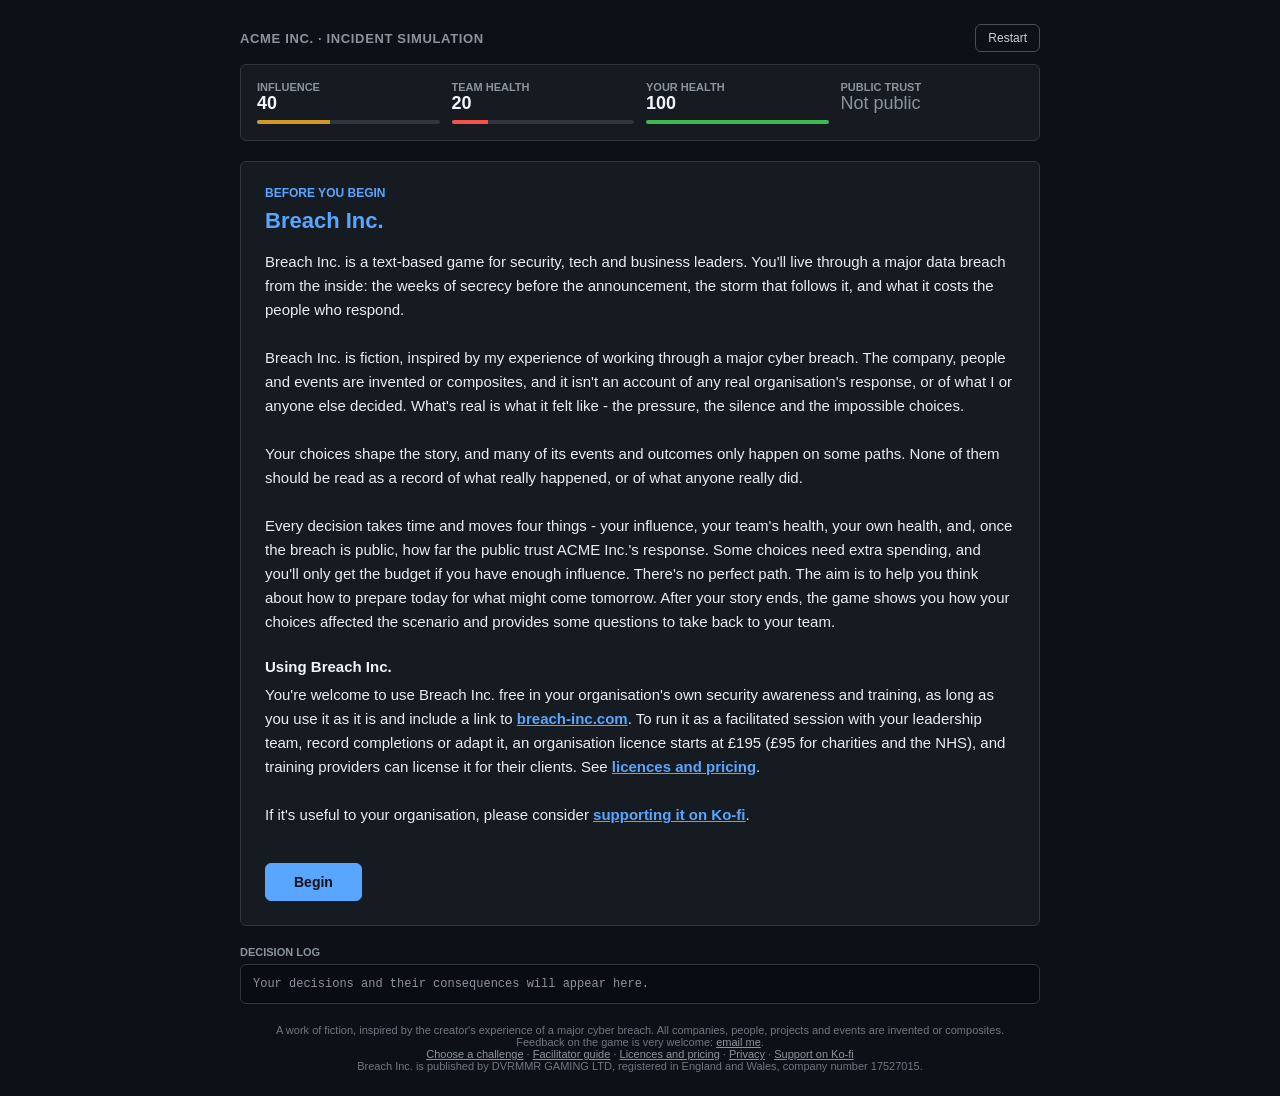
==== long-silence/index.html @ 1d762566 "Make the home page a choice of challenges, with The Long Silence in its own folder The Long Silence'" ====
<!DOCTYPE html>
<html lang="en">
<head>
  <meta charset="utf-8">
  <!-- The game's files are shared with the rest of the site, one level up. -->
  <base href="../">
  <meta name="viewport" content="width=device-width, initial-scale=1">
  <title>The Long Silence | Breach Inc.</title>
  <meta name="description" content="An interactive data breach simulation and security awareness exercise for security, tech and business leaders. Make the calls through a major breach response, then take the lessons back to your own team. Written by someone who&#39;s been there.">
  <!-- Link previews (LinkedIn, Teams, Slack, WhatsApp, X) -->
  <meta property="og:type" content="website">
  <meta property="og:site_name" content="Breach Inc.">
  <meta property="og:url" content="https://breach-inc.com/long-silence/">
  <meta property="og:title" content="Breach Inc.: a data breach simulation for leaders">
  <meta property="og:description" content="An interactive data breach simulation and security awareness exercise for security, tech and business leaders. Make the calls through a major breach response, then take the lessons back to your own team. Written by someone who&#39;s been there.">
  <meta property="og:image" content="https://breach-inc.com/art/preview.jpg?v=4">
  <meta property="og:image:width" content="1200">
  <meta property="og:image:height" content="630">
  <meta property="og:image:alt" content="A dim hotel corridor at night, with light spilling from under the door of room 1412.">
  <meta name="twitter:card" content="summary_large_image">
  <!-- Bump ?v= on every upload so browsers fetch the new files. -->
  <link rel="icon" type="image/svg+xml" href="art/favicon-03-lit-door.svg?v=3">
  <link rel="stylesheet" href="styles.css?v=16">
  <script src="story.js?v=27"></script>
  <script src="interludes.js?v=20"></script>
  <script src="game.js?v=25"></script>
</head>
<body>
  <div class="container">
    <header class="top">
      <div class="brand">ACME Inc. &middot; Incident Simulation</div>
      <button type="button" id="restart" class="link-btn">Restart</button>
    </header>
    <div id="hud" class="hud" aria-label="Status"></div>
    <!-- What crawlers, and anyone without JavaScript, see. The game replaces
         it as soon as it starts, so players never see it. -->
    <main id="main" class="card" tabindex="-1" aria-live="polite">
      <h1>Breach Inc.</h1>
      <p class="narrative">An interactive data breach simulation and security awareness exercise for security, tech and business leaders. You make the decisions through a fictional company's response to a major data breach: the weeks of secrecy before the announcement, the public fallout, and what it costs the people who respond. At the end, it shows how your choices played out, with lessons and questions to take back to your own organisation.</p>
      <p class="narrative">It runs in your browser, with no download, account, adverts or tracking. JavaScript needs to be switched on to play.</p>
    </main>
    <section aria-label="Decision log">
      <div class="stat-label log-heading">Decision log</div>
      <div id="log" class="log-panel"></div>
    </section>
    <footer class="disclaimer">
      A work of fiction, inspired by the creator's experience of a major cyber breach. All companies, people, projects and events are invented or composites.
      <br>Feedback on the game is very welcome: <a href="mailto:hello@breach-inc.com?subject=Breach%20Inc.%20feedback">email me</a>.
      <br><a href="./">Choose a challenge</a> &middot; <a href="facilitator.html">Facilitator guide</a> &middot; <a href="licence.html">Licences and pricing</a> &middot; <a href="privacy.html">Privacy</a> &middot; <a href="https://ko-fi.com/dvrmmr" target="_blank" rel="noopener noreferrer">Support on Ko-fi</a>
      <br>Breach Inc. is published by DVRMMR GAMING LTD, registered in England and Wales, company number 17527015.
    </footer>
  </div>
</body>
</html>
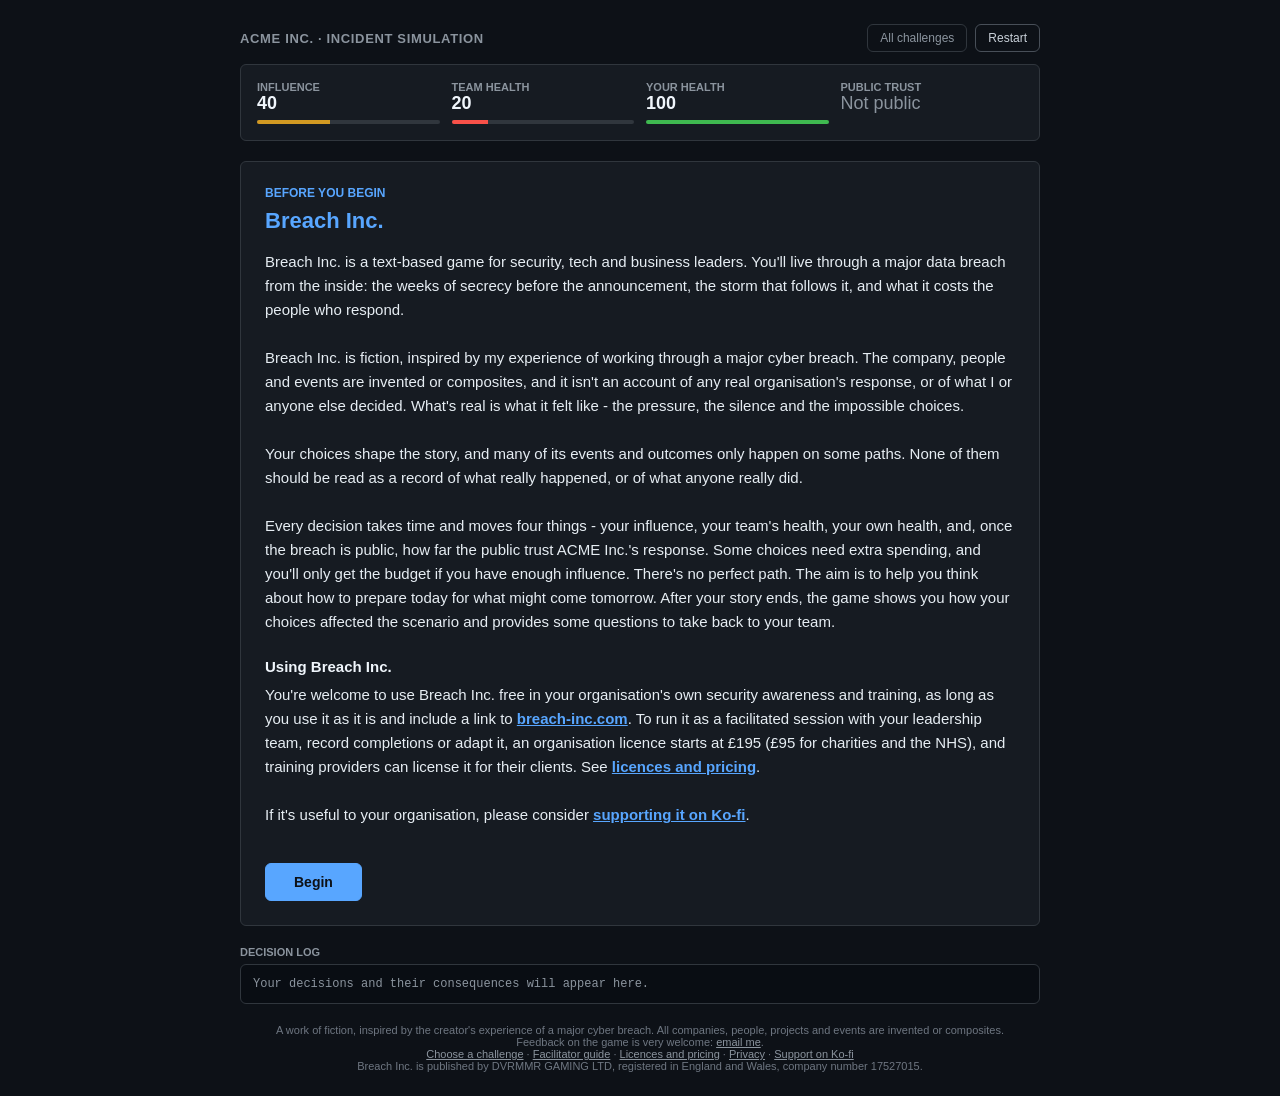
==== commit 1cba9ed0: "Add an All challenges link beside Restart, back to the choice of challenges Co-Authored-By: Claude O" ====
--- a/long-silence/index.html
+++ b/long-silence/index.html
@@ -20,15 +20,16 @@
   <meta name="twitter:card" content="summary_large_image">
   <!-- Bump ?v= on every upload so browsers fetch the new files. -->
   <link rel="icon" type="image/svg+xml" href="art/favicon-03-lit-door.svg?v=3">
-  <link rel="stylesheet" href="styles.css?v=16">
-  <script src="story.js?v=27"></script>
-  <script src="interludes.js?v=20"></script>
-  <script src="game.js?v=25"></script>
+  <link rel="stylesheet" href="styles.css?v=18">
+  <script src="story.js?v=28"></script>
+  <script src="interludes.js?v=21"></script>
+  <script src="game.js?v=28"></script>
 </head>
 <body>
   <div class="container">
     <header class="top">
       <div class="brand">ACME Inc. &middot; Incident Simulation</div>
+      <a class="link-btn home-link" href="./">All challenges</a>
       <button type="button" id="restart" class="link-btn">Restart</button>
     </header>
     <div id="hud" class="hud" aria-label="Status"></div>
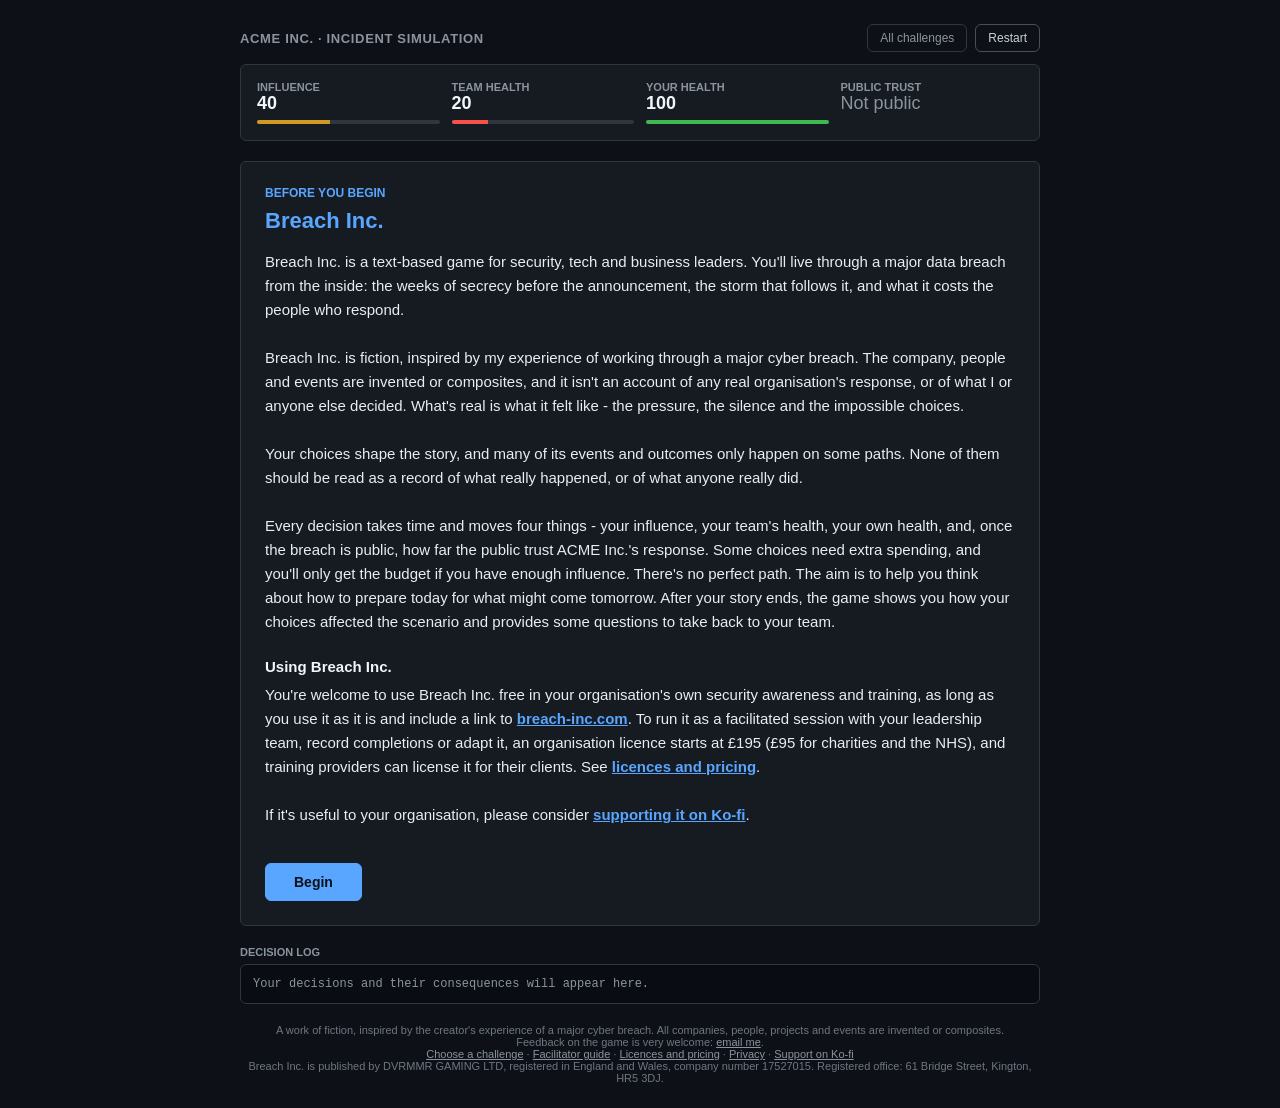
==== commit 45670cde: "Show the registered office address on every page Footer, privacy page, procurement pack and agreemen" ====
--- a/long-silence/index.html
+++ b/long-silence/index.html
@@ -48,7 +48,7 @@
       A work of fiction, inspired by the creator's experience of a major cyber breach. All companies, people, projects and events are invented or composites.
       <br>Feedback on the game is very welcome: <a href="mailto:hello@breach-inc.com?subject=Breach%20Inc.%20feedback">email me</a>.
       <br><a href="./">Choose a challenge</a> &middot; <a href="facilitator.html">Facilitator guide</a> &middot; <a href="licence.html">Licences and pricing</a> &middot; <a href="privacy.html">Privacy</a> &middot; <a href="https://ko-fi.com/dvrmmr" target="_blank" rel="noopener noreferrer">Support on Ko-fi</a>
-      <br>Breach Inc. is published by DVRMMR GAMING LTD, registered in England and Wales, company number 17527015.
+      <br>Breach Inc. is published by DVRMMR GAMING LTD, registered in England and Wales, company number 17527015. Registered office: 61 Bridge Street, Kington, HR5 3DJ.
     </footer>
   </div>
 </body>
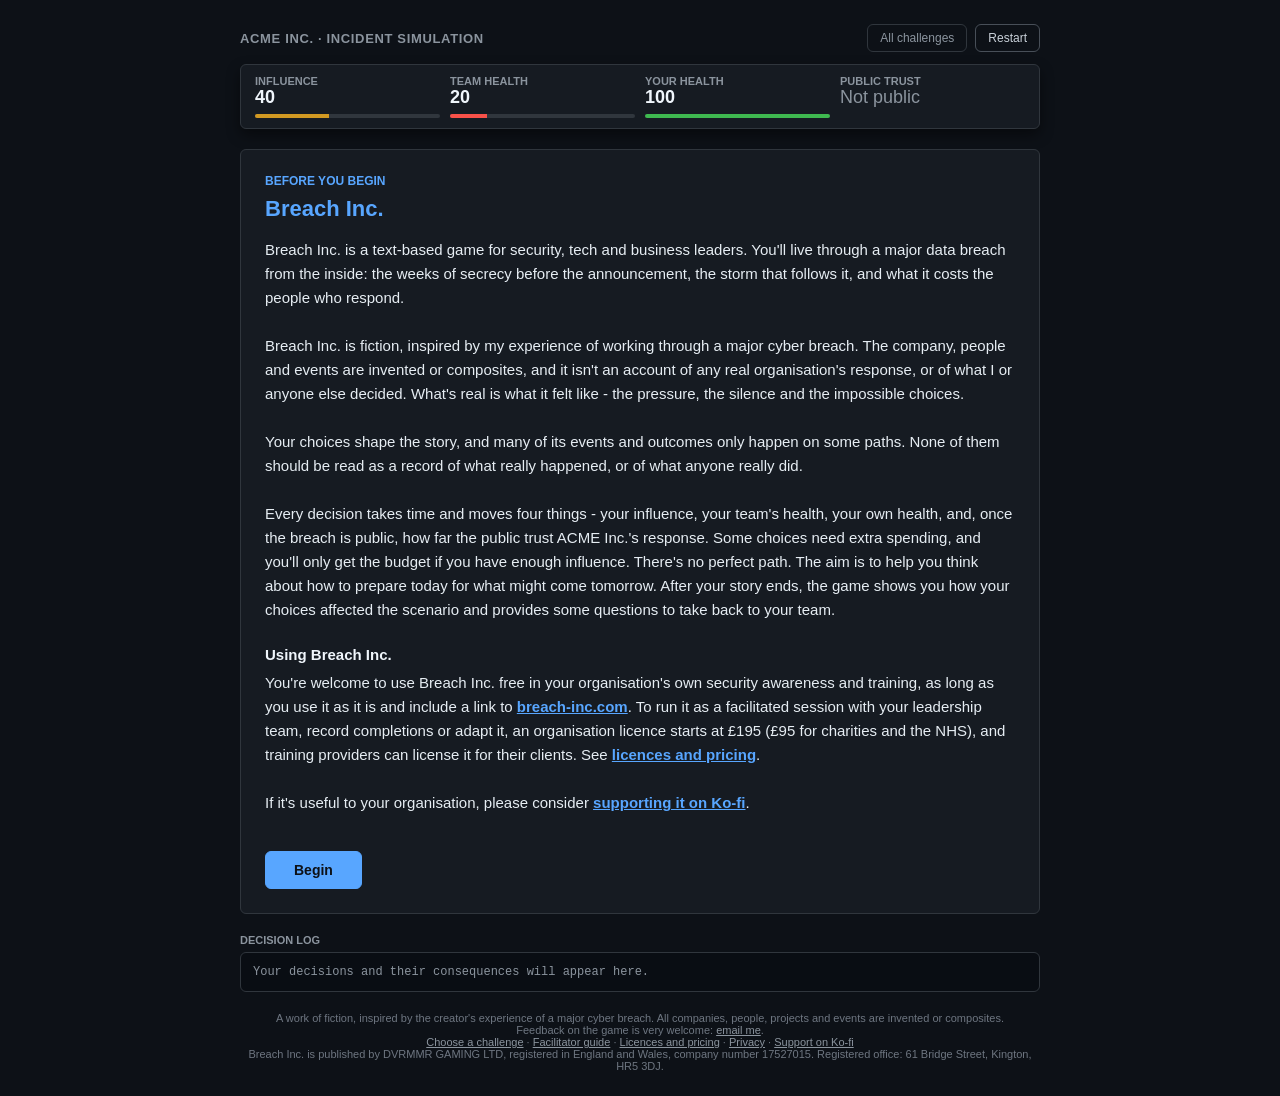
==== commit 3799c9c4: "The Long Silence: keep the scores in view, and stage every decision screen The status bar stays at t" ====
--- a/long-silence/index.html
+++ b/long-silence/index.html
@@ -20,10 +20,10 @@
   <meta name="twitter:card" content="summary_large_image">
   <!-- Bump ?v= on every upload so browsers fetch the new files. -->
   <link rel="icon" type="image/svg+xml" href="art/favicon-03-lit-door.svg?v=3">
-  <link rel="stylesheet" href="styles.css?v=18">
-  <script src="story.js?v=28"></script>
+  <link rel="stylesheet" href="styles.css?v=19">
+  <script src="story.js?v=29"></script>
   <script src="interludes.js?v=21"></script>
-  <script src="game.js?v=28"></script>
+  <script src="game.js?v=29"></script>
 </head>
 <body>
   <div class="container">
